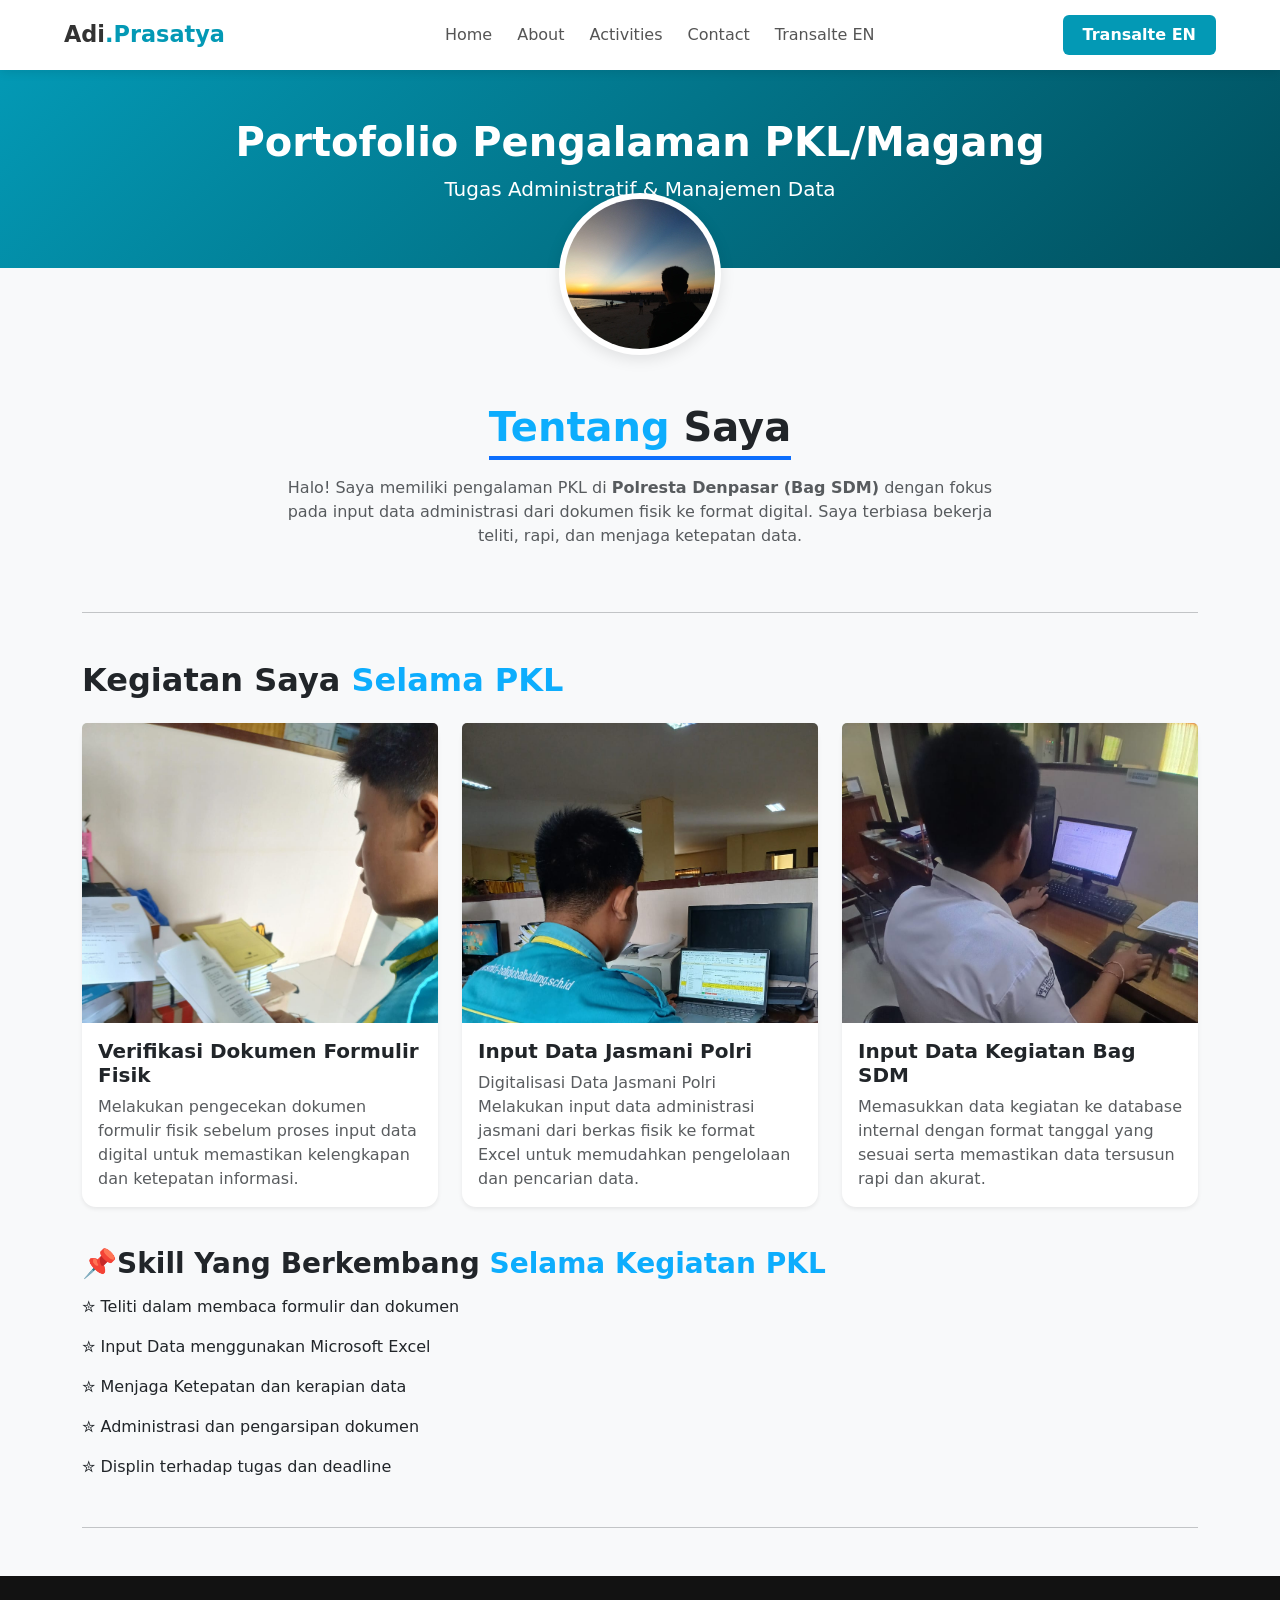
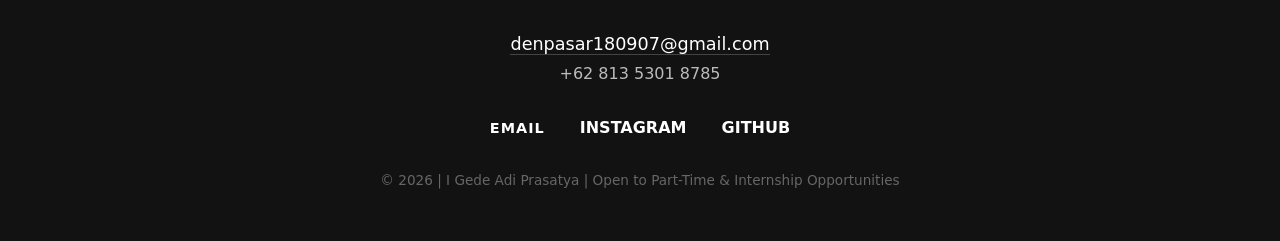
==== indexx.html @ 0f77069c "Rename PORTOFOLIOID.html to indexx.html" ====
<!DOCTYPE html>
<html lang="id">

<head>
    <meta charset="UTF-8">
    <meta name="viewport" content="width=device-width, initial-scale=1.0">
    <title>Portofolio | I Gede Adi Prasatya</title>
    <link href="https://cdn.jsdelivr.net/npm/bootstrap@5.0.2/dist/css/bootstrap.min.css" rel="stylesheet">
    <link rel="stylesheet" href="style.css">
</head>

<body>
    <nav class="navbar-portfolio">
        <div class="nav-container">
            <a href="#" class="nav-logo">Adi<span>.Prasatya</span></a>
            
            <ul class="nav-menu" id="nav-menu">
                <li><a href="#home">Home</a></li>
                <li><a href="#profile">About</a></li>
                <li><a href="#gallery">Activities</a></li>
                <li><a href="#contact">Contact</a></li>
                <li class="mobile-only"><a href="index.html" class="nav-btn-mobile">Transalte EN</a></li> 
            </ul>

            <a href="index.html" class="nav-btn">Transalte EN</a>
            
            <div class="hamburger" id="hamburger">
                <span class="bar"></span>
                <span class="bar"></span>
                <span class="bar"></span>
            </div>
        </div>
    </nav>
    <header id="home" class="bg-dark text-white text-center py-5">
        <h1 class="fw-bold">Portofolio Pengalaman PKL/Magang</h1>
        <p class="lead">Tugas Administratif & Manajemen Data</p>
    </header>

    <section id="Foto-profile">
        <div class="foto-profile-container">
            <div class="card-foto-profile">
                <img src="profile.jpeg" alt="Foto Profil Saya">
            </div>
        </div>
    </section>

    <main class="container my-5">
        <section id="profile" class="mb-5 text-center">
            <h2 class="display-6 fw-bold mb-3"><span style="color: rgb(13, 173, 253);">Tentang</span> Saya</h2>
            <div class="row justify-content-center">
                <div class="col-md-8">
                    <p class="text-muted">
                        Halo! Saya memiliki pengalaman PKL di <strong>Polresta Denpasar (Bag SDM)</strong> dengan fokus
                        pada input data administrasi dari dokumen fisik ke format digital. Saya terbiasa bekerja teliti,
                        rapi, dan menjaga ketepatan data.
                    </p>
                </div>
            </div>
        </section>

        <hr class="my-5">

        <section id="gallery">
            <h2 class="mb-4" style="font-weight: bold;">Kegiatan Saya <span style="color: rgb(13, 173, 253); font-weight: bold;">Selama PKL</span></h2>
            <div class="row row-cols-1 row-cols-md-3 g-4">
                <div class="col">
                    <div class="card h-100 shadow-sm custom-card">
                        <img src="fotokegiatan1.jpeg" class="card-img-top" alt="Maintenance">
                        <div class="card-body">
                            <h5 class="card-title fw-bold">Verifikasi Dokumen Formulir Fisik</h5>
                            <p class="card-text text-muted">Melakukan pengecekan dokumen formulir fisik sebelum proses input data digital untuk memastikan kelengkapan dan ketepatan informasi.</p>
                        </div>
                    </div>
                </div>
                <div class="col">
                    <div class="card h-100 shadow-sm custom-card">
                        <img src="fotokegiatan2.jpeg" class="card-img-top" alt="Admin">
                        <div class="card-body">
                            <h5 class="card-title fw-bold">Input Data Jasmani Polri</h5>
                            <p class="card-text text-muted">Digitalisasi Data Jasmani Polri Melakukan input data administrasi jasmani dari berkas fisik ke format Excel untuk memudahkan pengelolaan dan pencarian data.</p>
                        </div>
                    </div>
                </div>
                <div class="col">
                    <div class="card h-100 shadow-sm custom-card">
                        <img src="fotokegiatan3.jpeg" class="card-img-top" alt="Meeting">
                        <div class="card-body">
                            <h5 class="card-title fw-bold">Input Data Kegiatan Bag SDM</h5>
                            <p class="card-text text-muted">Memasukkan data kegiatan ke database internal dengan format tanggal yang sesuai serta memastikan data tersusun rapi dan akurat.</p>
                        </div>
                    </div>
                </div>
            </div>
        </section>

        <h3 class="Kualifikasi_bertambah" style="margin-top: 40px; font-weight: bold;">
            📌Skill Yang Berkembang <span style="color: rgb(13, 173, 253);">Selama Kegiatan PKL</span>
        </h3>
        <div style="margin-top: 14px;">
            <p>✮ Teliti dalam membaca formulir dan dokumen</p>
            <p>✮ Input Data menggunakan Microsoft Excel</p>
            <p>✮ Menjaga Ketepatan dan kerapian data</p>
            <p>✮ Administrasi dan pengarsipan dokumen</p>
            <p>✮ Displin terhadap tugas dan deadline</p>
        </div>
        <hr class="my-5">
    </main>

    <footer id="contact" style="background-color: #121212; color: #e0e0e0; padding: 50px 20px; text-align: center;">
        <div style="margin-bottom: 30px;">
            <p style="margin: 5px 0; font-size: 1.1rem;">
                <a href="mailto:denpasar180907@gmail.com" style="color: #ffffff; text-decoration: none; border-bottom: 1px solid #444;">denpasar180907@gmail.com</a>
            </p>
            <p style="margin: 5px 0; color: #bbb;">+62 813 5301 8785</p>
        </div>
        <div style="margin-bottom: 30px;">
            <a href="mailto:denpasar180907@gmail.com" style="color: #fff; margin: 0 15px; text-decoration: none; font-weight: bold; font-size: 0.9rem; letter-spacing: 1px;">EMAIL</a>
            <a href="#" style="color: #fff; margin: 0 15px; text-decoration: none; font-weight: bold;">INSTAGRAM</a>
            <a href="#" style="color: #fff; margin: 0 15px; text-decoration: none; font-weight: bold;">GITHUB</a>
        </div>
        <div style="font-size: 0.85rem; color: #666;">
            &copy; 2026 | I Gede Adi Prasatya | Open to Part-Time & Internship Opportunities
        </div>
    </footer>

    <script>
        const hamburger = document.getElementById('hamburger');
        const navMenu = document.getElementById('nav-menu');

        hamburger.addEventListener('click', () => {
            hamburger.classList.toggle('active');
            navMenu.classList.toggle('active');
        });

        // Tutup menu saat link diklik
        document.querySelectorAll('.nav-menu a').forEach(n => n.addEventListener('click', () => {
            hamburger.classList.remove('active');
            navMenu.classList.remove('active');
        }));
    </script>
    
    <script src="https://cdn.jsdelivr.net/npm/bootstrap@5.0.2/dist/js/bootstrap.bundle.min.js"></script>
</body>
</html>
---- style.css ----
/* --- NAVBAR PORTFOLIO SETUP --- */
:root {
    --accent-color: #0399b5;
    --text-dark: #333;
}

html {
    scroll-behavior: smooth;
}

.navbar-portfolio {
    background: rgba(255, 255, 255, 0.95);
    backdrop-filter: blur(10px);
    height: 70px;
    display: flex;
    justify-content: center;
    align-items: center;
    position: sticky;
    top: 0;
    z-index: 1000;
    box-shadow: 0 2px 10px rgba(0,0,0,0.1);
}

.nav-container {
    display: flex;
    justify-content: space-between;
    align-items: center;
    width: 90%;
    max-width: 1200px;
}

.nav-logo {
    font-size: 1.4rem;
    font-weight: 800;
    color: var(--text-dark);
    text-decoration: none;
}

.nav-logo span { color: var(--accent-color); }

.nav-menu {
    display: flex;
    list-style: none;
    gap: 25px;
    margin: 0;
}

.nav-menu a {
    text-decoration: none;
    color: #555;
    font-weight: 500;
    transition: 0.3s;
}

.nav-menu a:hover { color: var(--accent-color); }

.nav-btn {
    background: var(--accent-color);
    color: white;
    padding: 8px 20px;
    border-radius: 6px;
    text-decoration: none;
    font-weight: 600;
}

/* HAMBURGER */
.hamburger {
    display: none;
    cursor: pointer;
    flex-direction: column;
    gap: 5px;
}

.bar {
    width: 25px;
    height: 3px;
    background: var(--text-dark);
    border-radius: 2px;
    transition: 0.4s;
}

/* MOBILE RESPONSIVE */
@media (max-width: 768px) {
    .hamburger { display: flex; }
    
    .nav-menu {
        position: fixed;
        left: -100%;
        top: 70px;
        flex-direction: column;
        background: white;
        width: 100%;
        text-align: center;
        transition: 0.3s;
        box-shadow: 0 5px 10px rgba(0,0,0,0.1);
        padding: 20px 0;
    }

    .nav-menu.active { left: 0; }
    .nav-btn { display: none; }
    .mobile-only { display: block; }
    .nav-btn-mobile {
        background: var(--accent-color);
        color: white !important;
        padding: 10px 20px;
        border-radius: 5px;
        display: inline-block;
    }

    /* Animasi X */
    .hamburger.active .bar:nth-child(2) { opacity: 0; }
    .hamburger.active .bar:nth-child(1) { transform: translateY(8px) rotate(45deg); }
    .hamburger.active .bar:nth-child(3) { transform: translateY(-8px) rotate(-45deg); }
}



/* --- PERBAIKAN LAYOUT (Agar tidak boleh ditarik horizontal) --- */
html, body {
    max-width: 100%;
    overflow-x: hidden;
    margin: 0;
    padding: 0;
}

/* --- KOD ASAL KAMU (Sama persis tanpa ubahan) --- */
body {
    background-color: #f8f9fa;
}

header {
    padding-bottom: 80px !important; 
}

.bg-dark {
    background: linear-gradient(135deg, #0399b5 0%, #014f5d 100%) !important;
}

#Foto-profile {
    display: flex;
    justify-content: center;
    margin-top: -75px;
    position: relative;
    z-index: 10;
}

.foto-profile-container {
    background: white;
    padding: 6px; 
    border-radius: 50%;
    box-shadow: 0 4px 15px rgba(0,0,0,0.1);
}

.card-foto-profile img {
    width: 150px;
    height: 150px;
    border-radius: 50%;
    object-fit: cover;
    display: block;
}

.custom-card {
    transition: transform 0.3s ease, box-shadow 0.3s ease;
    border: none;
    border-radius: 14px;
}

.custom-card:hover {
    transform: translateY(-10px);
    box-shadow: 0 10px 20px rgba(0,0,0,0.1) !important;
}

.card-img-top {
    height: 300px;
    object-fit: cover;
    object-position: top;
}

.text-secondary {
    color: #fefeff !important; 
}

#profile h2 {
    display: inline-block;
    border-bottom: 4px solid #0d6efd;
    padding-bottom: 5px;
}

@media (max-width: 600px) {
    .card-foto-profile img {
        width: 120px;
        height: 120px;
    }
    #Foto-profile {
        margin-top: -60px;
    }
}

/* --- TAMBAHAN FOOTER HITAM SESUAI PERMINTAAN --- */
.footer-custom {
    background-color: #121212;
    color: #ffffff;
    padding: 50px 20px;
    text-align: center;
    margin-top: 50px;
}

.footer-custom a {
    color: #0399b5;
    text-decoration: none;
    margin: 0 10px;
    font-weight: bold;
}

.footer-contact {
    margin-bottom: 20px;
    color: #bbb;
}

.footer-copy {
    margin-top: 30px;
    font-size: 0.9rem;
    color: #666;
    letter-spacing: 1px;
}
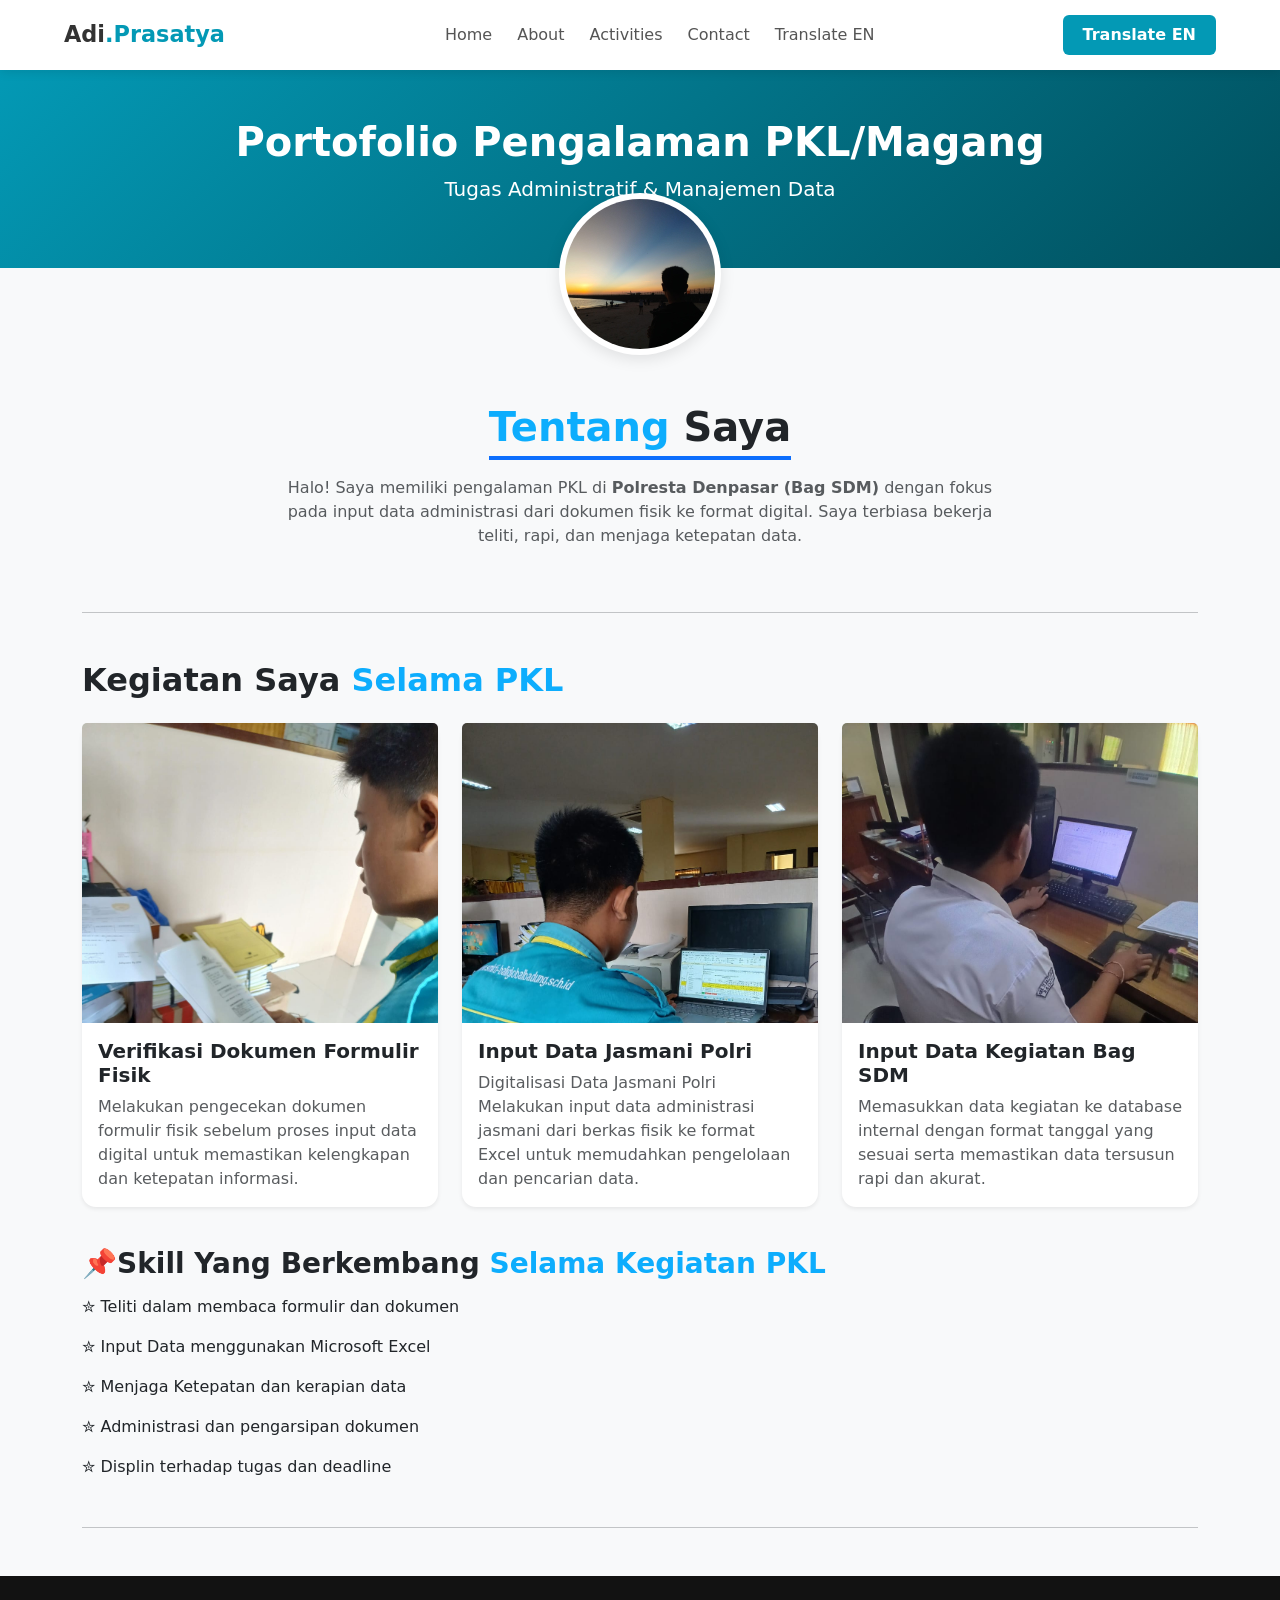
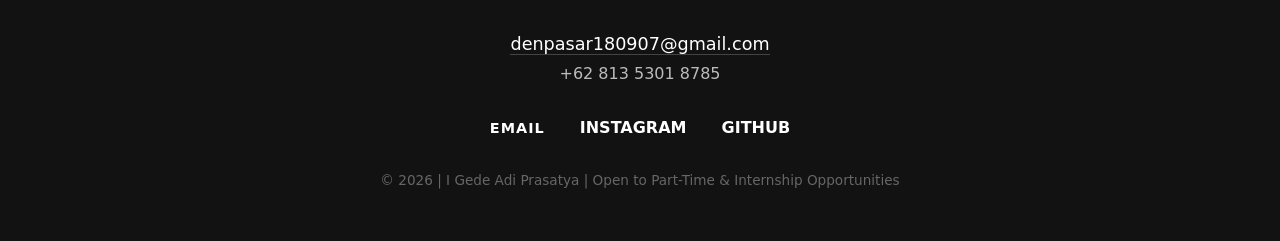
==== commit 19a7c75a: "Fix HTML encoding issues in indexx.html" ====
--- a/indexx.html
+++ b/indexx.html
@@ -19,10 +19,10 @@
                 <li><a href="#profile">About</a></li>
                 <li><a href="#gallery">Activities</a></li>
                 <li><a href="#contact">Contact</a></li>
-                <li class="mobile-only"><a href="index.html" class="nav-btn-mobile">Transalte EN</a></li> 
+                <li class="mobile-only"><a href="index.html" class="nav-btn-mobile">Translate EN</a></li> 
             </ul>
 
-            <a href="index.html" class="nav-btn">Transalte EN</a>
+            <a href="index.html" class="nav-btn">Translate EN</a>
             
             <div class="hamburger" id="hamburger">
                 <span class="bar"></span>
